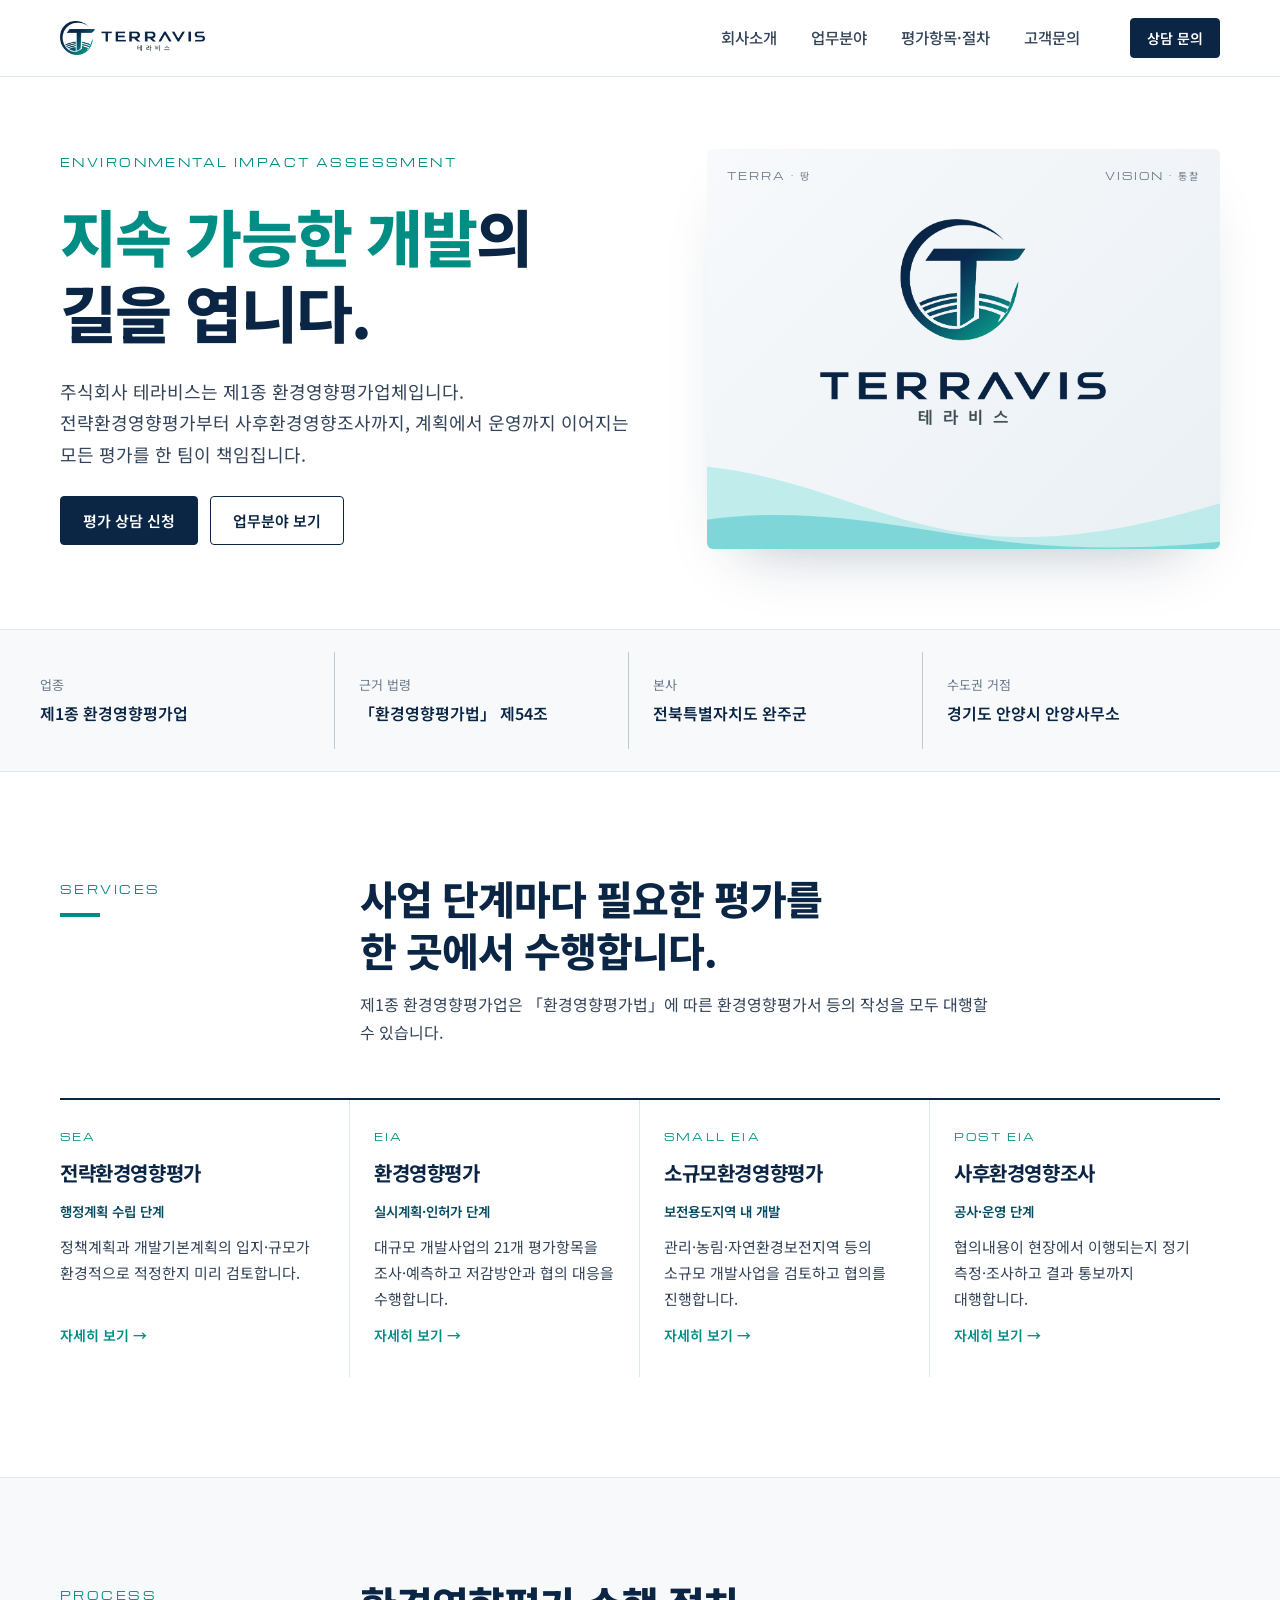
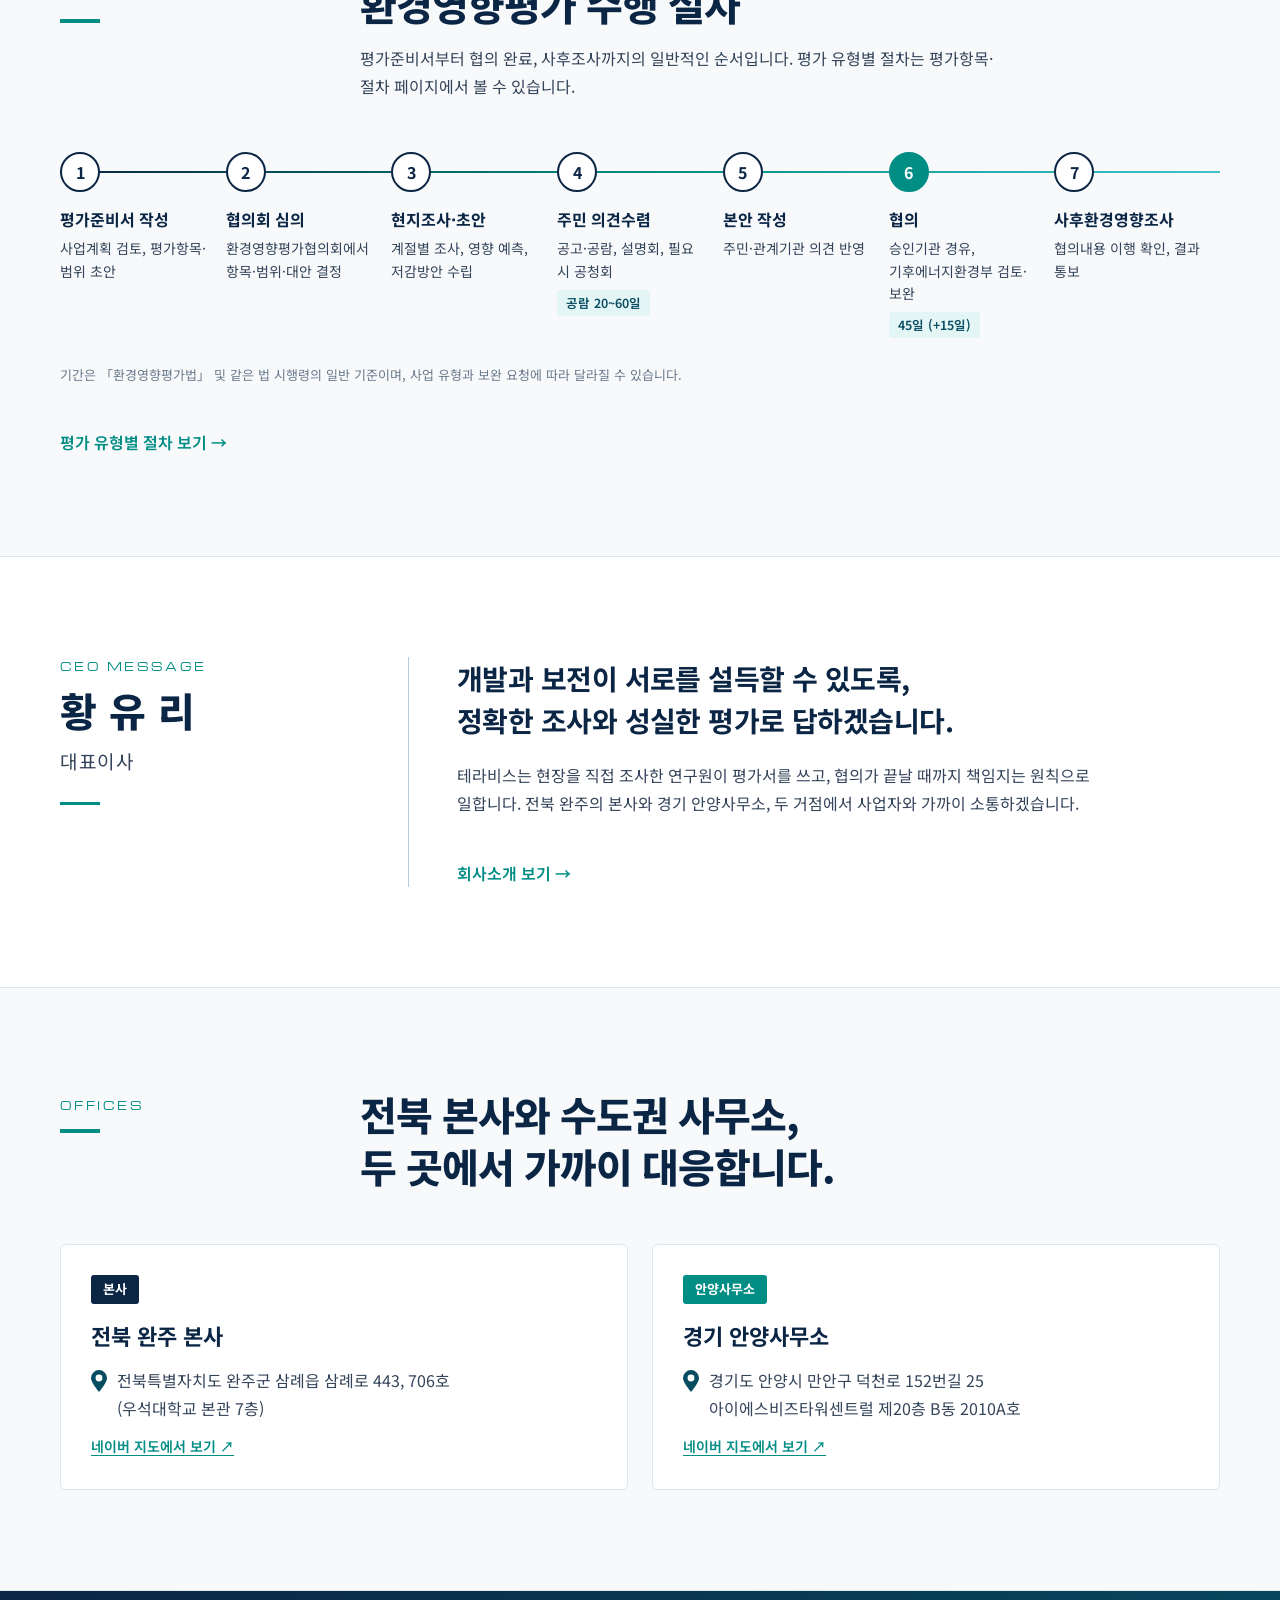
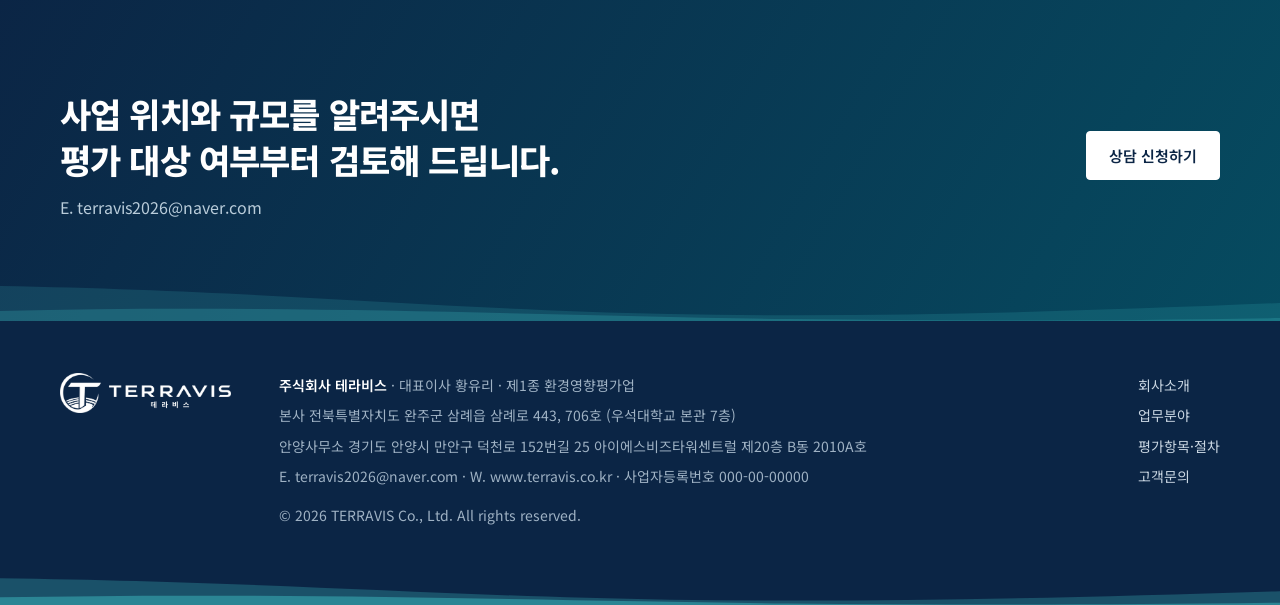
==== site/index.html @ 9210e46b "Build five-page Terravis site from concept A Add site/ with home, about, services, process and conta" ====
<!doctype html>
<html lang="ko">
<head>
<meta charset="utf-8">
<meta name="viewport" content="width=device-width, initial-scale=1, viewport-fit=cover">
<meta name="claude:viewport-fit-sides" content="cover">
<title>테라비스 | 제1종 환경영향평가업</title>
<meta name="description" content="주식회사 테라비스는 전략·일반·소규모 환경영향평가와 사후환경영향조사를 수행하는 제1종 환경영향평가업체입니다.">
<link rel="icon" href="assets/mark.webp" type="image/webp">
<link rel="preconnect" href="https://fonts.googleapis.com">
<link rel="preconnect" href="https://fonts.gstatic.com" crossorigin>
<link rel="stylesheet" href="https://fonts.googleapis.com/css2?family=Michroma&family=Noto+Sans+KR:wght@300;400;500;600;700;800&display=swap">
<link rel="stylesheet" href="css/style.css">
</head>
<body>
<a class="skip" href="#main">본문 바로가기</a>
<header class="site"><div class="wrap">
  <a class="logo" href="index.html" aria-label="테라비스 홈"><img src="assets/logo-horizontal.webp" alt="TERRAVIS 테라비스" width="1959" height="459"></a>
  <button class="menu" type="button" aria-label="메뉴 열기" aria-expanded="false" aria-controls="gnb"><span></span></button>
  <nav class="main" id="gnb" aria-label="주 메뉴">
    <a href="about.html">회사소개</a>
    <a href="services.html">업무분야</a>
    <a href="process.html">평가항목·절차</a>
    <a href="contact.html">고객문의</a>
  </nav>
  <a class="btn solid" href="contact.html">상담 문의</a>
</div></header>
<main id="main">
<section class="hero" style="padding:0"><div class="wrap">
  <div class="copy">
    <span class="en">Environmental Impact Assessment</span>
    <h1><em>지속 가능한 개발</em>의<br>길을 엽니다.</h1>
    <p>주식회사 테라비스는 제1종 환경영향평가업체입니다. 전략환경영향평가부터 사후환경영향조사까지, 계획에서 운영까지 이어지는 모든 평가를 한 팀이 책임집니다.</p>
    <div class="ctas"><a class="btn solid" href="contact.html">평가 상담 신청</a><a class="btn ghost" href="services.html">업무분야 보기</a></div>
  </div>
  <div class="cardpanel">
    <div class="meaning"><span>TERRA · 땅</span><span>VISION · 통찰</span></div>
    <img src="assets/logo-vertical.webp" alt="테라비스 로고" width="1774" height="1283">
    <svg class="wave" viewBox="0 0 650 120" preserveAspectRatio="none" aria-hidden="true"><path d="M0 30 C140 44 220 92 340 104 C440 114 540 98 650 70 V120 H0Z" fill="#A8E8E7" opacity=".65"/><path d="M0 88 C150 70 280 104 400 114 C480 120 560 120 650 112 V120 H0Z" fill="#41C3C7" opacity=".52"/></svg>
  </div>
</div></section>

<div class="facts"><div class="wrap"><dl>
  <div><dt>업종</dt><dd>제1종 환경영향평가업</dd></div>
  <div><dt>근거 법령</dt><dd>「환경영향평가법」 제54조</dd></div>
  <div><dt>본사</dt><dd>전북특별자치도 완주군</dd></div>
  <div><dt>수도권 거점</dt><dd>경기도 안양시 안양사무소</dd></div>
</dl></div></div>

<section><div class="wrap">
  <div class="sh">
    <div class="side"><span class="en">Services</span><span class="bar"></span></div>
    <div><h2>사업 단계마다 필요한 평가를<br>한 곳에서 수행합니다.</h2>
    <p>제1종 환경영향평가업은 「환경영향평가법」에 따른 환경영향평가서 등의 작성을 모두 대행할 수 있습니다.</p></div>
  </div>
  <div class="svcs">
    <a class="svc" href="services.html#sea"><span class="en">SEA</span><h3>전략환경영향평가</h3><span class="when">행정계획 수립 단계</span><p>정책계획과 개발기본계획의 입지·규모가 환경적으로 적정한지 미리 검토합니다.</p><span class="go">자세히 보기 →</span></a>
    <a class="svc" href="services.html#eia"><span class="en">EIA</span><h3>환경영향평가</h3><span class="when">실시계획·인허가 단계</span><p>대규모 개발사업의 21개 평가항목을 조사·예측하고 저감방안과 협의 대응을 수행합니다.</p><span class="go">자세히 보기 →</span></a>
    <a class="svc" href="services.html#small"><span class="en">Small EIA</span><h3>소규모환경영향평가</h3><span class="when">보전용도지역 내 개발</span><p>관리·농림·자연환경보전지역 등의 소규모 개발사업을 검토하고 협의를 진행합니다.</p><span class="go">자세히 보기 →</span></a>
    <a class="svc" href="services.html#post"><span class="en">Post EIA</span><h3>사후환경영향조사</h3><span class="when">공사·운영 단계</span><p>협의내용이 현장에서 이행되는지 정기 측정·조사하고 결과 통보까지 대행합니다.</p><span class="go">자세히 보기 →</span></a>
  </div>
</div></section>

<section class="tint"><div class="wrap">
  <div class="sh">
    <div class="side"><span class="en">Process</span><span class="bar"></span></div>
    <div><h2>환경영향평가 수행 절차</h2>
    <p>평가준비서부터 협의 완료, 사후조사까지의 일반적인 순서입니다. 평가 유형별 절차는 평가항목·절차 페이지에서 볼 수 있습니다.</p></div>
  </div>
  <div class="steps"><div class="st"><span class="n">1</span><h3>평가준비서 작성</h3><p>사업계획 검토, 평가항목·범위 초안</p></div><div class="st"><span class="n">2</span><h3>협의회 심의</h3><p>환경영향평가협의회에서 항목·범위·대안 결정</p></div><div class="st"><span class="n">3</span><h3>현지조사·초안</h3><p>계절별 조사, 영향 예측, 저감방안 수립</p></div><div class="st"><span class="n">4</span><h3>주민 의견수렴</h3><p>공고·공람, 설명회, 필요 시 공청회</p><span class="d">공람 20~60일</span></div><div class="st"><span class="n">5</span><h3>본안 작성</h3><p>주민·관계기관 의견 반영</p></div><div class="st key"><span class="n">6</span><h3>협의</h3><p>승인기관 경유, 기후에너지환경부 검토·보완</p><span class="d">45일 (+15일)</span></div><div class="st"><span class="n">7</span><h3>사후환경영향조사</h3><p>협의내용 이행 확인, 결과 통보</p></div></div>
  <p class="fine">기간은 「환경영향평가법」 및 같은 법 시행령의 일반 기준이며, 사업 유형과 보완 요청에 따라 달라질 수 있습니다.</p>
  <a class="more-link" href="process.html">평가 유형별 절차 보기 →</a>
</div></section>

<section><div class="wrap">
  <div class="about-grid">
    <div class="ceo">
      <span class="en">CEO Message</span>
      <span class="name">황유리</span>
      <span class="role">대표이사</span>
      <span class="bar" style="margin-top:14px"></span>
    </div>
    <div class="vr" aria-hidden="true"></div>
    <div class="msg">
      <h3 style="margin-top:0">개발과 보전이 서로를 설득할 수 있도록,<br>정확한 조사와 성실한 평가로 답하겠습니다.</h3>
      <p>테라비스는 현장을 직접 조사한 연구원이 평가서를 쓰고, 협의가 끝날 때까지 책임지는 원칙으로 일합니다. 전북 완주의 본사와 경기 안양사무소, 두 거점에서 사업자와 가까이 소통하겠습니다.</p>
      <a class="more-link" href="about.html">회사소개 보기 →</a>
    </div>
  </div>
</div></section>

<section class="tint"><div class="wrap">
  <div class="sh">
    <div class="side"><span class="en">Offices</span><span class="bar"></span></div>
    <div><h2>전북 본사와 수도권 사무소,<br>두 곳에서 가까이 대응합니다.</h2></div>
  </div>
  <div class="offices">
    <div class="office">
      <span class="tag">본사</span>
      <h3>전북 완주 본사</h3>
      <address><svg width="16" height="22" viewBox="0 0 19 26" aria-hidden="true"><path fill="#064B60" fill-rule="evenodd" d="M9.5 0A9.5 9.5 0 0 1 19 9.5C19 15 9.5 26 9.5 26S0 15 0 9.5A9.5 9.5 0 0 1 9.5 0ZM9.5 5.4a4.1 4.1 0 1 0 0 8.2 4.1 4.1 0 0 0 0-8.2Z"/></svg><span>전북특별자치도 완주군 삼례읍 삼례로 443, 706호<br>(우석대학교 본관 7층)</span></address>
      <a class="map" href="https://map.naver.com/p/search/%EC%A0%84%EB%B6%81%ED%8A%B9%EB%B3%84%EC%9E%90%EC%B9%98%EB%8F%84%20%EC%99%84%EC%A3%BC%EA%B5%B0%20%EC%82%BC%EB%A1%80%EC%9D%8D%20%EC%82%BC%EB%A1%80%EB%A1%9C%20443" target="_blank" rel="noopener">네이버 지도에서 보기 ↗</a>
    </div>
    <div class="office sub">
      <span class="tag">안양사무소</span>
      <h3>경기 안양사무소</h3>
      <address><svg width="16" height="22" viewBox="0 0 19 26" aria-hidden="true"><path fill="#064B60" fill-rule="evenodd" d="M9.5 0A9.5 9.5 0 0 1 19 9.5C19 15 9.5 26 9.5 26S0 15 0 9.5A9.5 9.5 0 0 1 9.5 0ZM9.5 5.4a4.1 4.1 0 1 0 0 8.2 4.1 4.1 0 0 0 0-8.2Z"/></svg><span>경기도 안양시 만안구 덕천로 152번길 25<br>아이에스비즈타워센트럴 제20층 B동 2010A호</span></address>
      <a class="map" href="https://map.naver.com/p/search/%EA%B2%BD%EA%B8%B0%EB%8F%84%20%EC%95%88%EC%96%91%EC%8B%9C%20%EB%A7%8C%EC%95%88%EA%B5%AC%20%EB%8D%95%EC%B2%9C%EB%A1%9C152%EB%B2%88%EA%B8%B8%2025" target="_blank" rel="noopener">네이버 지도에서 보기 ↗</a>
    </div>
  </div>
</div></section>

<section class="cta-band"><div class="wrap">
  <div>
    <h2>사업 위치와 규모를 알려주시면<br>평가 대상 여부부터 검토해 드립니다.</h2>
    <p>E. terravis2026@naver.com</p>
  </div>
  <a class="btn light" href="contact.html">상담 신청하기</a>
</div><svg class="wave" viewBox="0 0 650 120" preserveAspectRatio="none" aria-hidden="true"><path d="M0 50 C140 60 220 96 340 106 C440 114 540 102 650 84 V120 H0Z" fill="#41C3C7" opacity=".28"/><path d="M0 100 C150 86 280 110 400 116 C480 120 560 120 650 114 V120 H0Z" fill="#41C3C7" opacity=".45"/></svg></section>
</main>

<footer class="site">
  <div class="wrap">
    <img src="assets/logo-horizontal-white.webp" alt="TERRAVIS 테라비스" width="1959" height="459">
    <div>
      <p><b>주식회사 테라비스</b> · 대표이사 황유리 · 제1종 환경영향평가업</p>
      <p>본사 전북특별자치도 완주군 삼례읍 삼례로 443, 706호 (우석대학교 본관 7층)</p>
      <p>안양사무소 경기도 안양시 만안구 덕천로 152번길 25 아이에스비즈타워센트럴 제20층 B동 2010A호</p>
      <p>E. terravis2026@naver.com · W. www.terravis.co.kr · 사업자등록번호 000-00-00000</p>
      <p style="margin-top:14px">© 2026 TERRAVIS Co., Ltd. All rights reserved.</p>
    </div>
    <nav aria-label="바닥글 메뉴">
      <a href="about.html">회사소개</a><a href="services.html">업무분야</a><a href="process.html">평가항목·절차</a><a href="contact.html">고객문의</a>
    </nav>
  </div>
  <svg class="wave" viewBox="0 0 650 120" preserveAspectRatio="none" aria-hidden="true"><path d="M0 50 C140 60 220 96 340 106 C440 114 540 102 650 84 V120 H0Z" fill="#41C3C7" opacity=".28"/><path d="M0 100 C150 86 280 110 400 116 C480 120 560 120 650 114 V120 H0Z" fill="#41C3C7" opacity=".45"/></svg>
</footer>
<script src="js/main.js"></script>
</body>
</html>
---- site/css/style.css ----
/* TERRAVIS 홈페이지 공통 스타일 (시안 A · 명함형)
   Layout: 명함 뒷면 구조(이름 패널 + 세로 구분선 + 정보 열)를 확장. 흰 바탕, 남색 글자, 청록 포인트, 아쿠아 물결 모티프. */
:root{
  --navy:#0B2545; --ink:#101D31; --ink-2:#34445A; --ink-3:#6A7A8C;
  --teal:#008D84; --deep:#064B60; --aqua:#41C3C7; --aqua-2:#A8E8E7; --mint:#E3F5F4;
  --paper:#FFFFFF; --paper-2:#F7F9FB; --panel:#EAF0F4; --rule:#BBCAD7; --line:#DFE6EC;
  --f:Pretendard,"Noto Sans KR","Apple SD Gothic Neo","Malgun Gothic",sans-serif;
  --f-en:"Michroma","Noto Sans KR",sans-serif;
  --gutter-l:max(20px,env(safe-area-inset-left,0px));
  --gutter-r:max(20px,env(safe-area-inset-right,0px));
  color-scheme:light;
}
*{box-sizing:border-box}
html{scroll-behavior:smooth;scroll-padding-top:90px}
@media (prefers-reduced-motion:reduce){html{scroll-behavior:auto}*{transition:none!important}}
body{margin:0;background:var(--paper);color:var(--ink);font:400 16px/1.75 var(--f);word-break:keep-all;-webkit-font-smoothing:antialiased}
body::before{content:"";position:fixed;inset:0 0 auto;height:env(safe-area-inset-top,0px);z-index:30;background:var(--paper)}
a{color:inherit}
img{max-width:100%;height:auto;display:block}
:focus-visible{outline:2px solid var(--teal);outline-offset:3px}
.wrap{max-width:1200px;margin:0 auto;padding-left:var(--gutter-l);padding-right:var(--gutter-r)}
h1,h2,h3,h4{margin:0;text-wrap:balance;color:var(--navy)}
.en{font-family:var(--f-en);font-size:11px;letter-spacing:.22em;text-transform:uppercase;color:var(--teal)}
.bar{display:block;width:40px;height:3.5px;background:var(--teal)}
.skip{position:absolute;left:-9999px}
.skip:focus{left:16px;top:16px;z-index:50;background:var(--navy);color:#fff;padding:8px 14px}

/* ---------- header ---------- */
header.site{position:sticky;top:env(safe-area-inset-top,0px);z-index:20;background:rgba(255,255,255,.95);backdrop-filter:blur(8px);border-bottom:1px solid var(--line)}
header.site .wrap{display:flex;align-items:center;gap:36px;height:76px}
header.site .logo img{height:34px;width:auto}
nav.main{display:flex;gap:6px;margin-left:auto;font-size:15.5px;font-weight:500}
nav.main a{text-decoration:none;color:var(--ink-2);padding:8px 14px;border-radius:4px;position:relative}
nav.main a:hover{color:var(--teal)}
nav.main a[aria-current="page"]{color:var(--navy);font-weight:700}
nav.main a[aria-current="page"]::after{content:"";position:absolute;left:14px;right:14px;bottom:-19px;height:3px;background:var(--teal)}
.menu{display:none;margin-left:auto;background:none;border:1px solid var(--line);border-radius:4px;width:44px;height:40px;cursor:pointer;padding:0;place-items:center}
.menu span{display:block;width:18px;height:2px;background:var(--navy);box-shadow:0 -6px 0 var(--navy),0 6px 0 var(--navy)}

.btn{display:inline-flex;align-items:center;justify-content:center;gap:8px;padding:13px 22px;border-radius:4px;font:600 15px var(--f);text-decoration:none;border:1.5px solid var(--navy);cursor:pointer;transition:background .2s,color .2s,border-color .2s}
.btn.solid{background:var(--navy);color:#fff}
.btn.solid:hover{background:var(--deep);border-color:var(--deep)}
.btn.ghost{background:transparent;color:var(--navy)}
.btn.ghost:hover{border-color:var(--teal);color:var(--teal)}
.btn.light{background:#fff;color:var(--navy);border-color:#fff}
.btn.light:hover{background:var(--aqua-2);border-color:var(--aqua-2)}
header .btn{padding:9px 16px;font-size:14px}

/* ---------- home hero ---------- */
.hero{border-bottom:1px solid var(--line)}
.hero .wrap{display:grid;grid-template-columns:1.15fr 1fr;gap:56px;align-items:center;padding-block:72px 80px}
.hero .copy{display:flex;flex-direction:column;gap:26px}
.hero h1{font-size:clamp(36px,5.2vw,62px);line-height:1.22;font-weight:800;letter-spacing:-.03em}
.hero h1 em{font-style:normal;color:var(--teal)}
.hero p{margin:0;font-size:18px;color:var(--ink-2);max-width:32em}
.ctas{display:flex;gap:12px;flex-wrap:wrap}
.cardpanel{position:relative;border-radius:6px;overflow:hidden;background:linear-gradient(135deg,#F7F9FC,#EAF0F4);min-height:400px;display:grid;place-items:center;padding:56px 40px 110px;box-shadow:0 30px 60px -36px rgba(11,37,69,.35)}
.cardpanel img{width:min(66%,300px)}
.cardpanel .meaning{position:absolute;top:18px;left:20px;right:20px;display:flex;justify-content:space-between;font-family:var(--f-en);font-size:10px;letter-spacing:.2em;color:var(--ink-3)}
.wave{position:absolute;left:0;right:0;bottom:0;width:100%;height:110px;pointer-events:none}

/* ---------- sub page hero ---------- */
.pagehead{position:relative;overflow:hidden;background:linear-gradient(135deg,#F7F9FC,#EAF0F4);border-bottom:1px solid var(--line)}
.pagehead .wrap{position:relative;z-index:1;padding-block:64px 92px;display:grid;gap:14px}
.crumb{font-size:13.5px;color:var(--ink-3);display:flex;gap:8px;flex-wrap:wrap}
.crumb a{text-decoration:none}
.crumb a:hover{color:var(--teal)}
.pagehead h1{font-size:clamp(32px,4.4vw,50px);font-weight:800;letter-spacing:-.03em;line-height:1.25}
.pagehead p{margin:0;font-size:17.5px;color:var(--ink-2);max-width:40em}
.pagehead .wave{height:70px}
.subnav{border-bottom:1px solid var(--line);background:#fff;position:sticky;top:calc(env(safe-area-inset-top,0px) + 76px);z-index:15}
.subnav .wrap{display:flex;gap:4px;overflow-x:auto;scrollbar-width:none}
.subnav a{flex:none;text-decoration:none;font-size:15px;font-weight:500;color:var(--ink-2);padding:15px 16px;border-bottom:3px solid transparent}
.subnav a:hover{color:var(--teal);border-bottom-color:var(--aqua-2)}

/* ---------- facts ---------- */
.facts{background:var(--paper-2);border-bottom:1px solid var(--line)}
.facts dl{display:grid;grid-template-columns:repeat(4,1fr);margin:0}
.facts div{padding:22px 24px;border-left:1px solid var(--rule)}
.facts div:first-child{border-left:0;padding-left:0}
.facts dt{font-size:13px;color:var(--ink-3)}
.facts dd{margin:2px 0 0;font-weight:600;color:var(--navy)}

/* ---------- sections ---------- */
section{padding-block:100px}
section.tint{background:var(--paper-2);border-block:1px solid var(--line)}
.sh{display:grid;grid-template-columns:260px 1fr;gap:40px;margin-bottom:52px}
.sh>*{min-width:0}
.sh .side{display:grid;gap:14px;align-content:start;padding-top:8px}
.sh h2{font-size:clamp(26px,3.2vw,40px);line-height:1.3;font-weight:800;letter-spacing:-.025em}
.sh p{color:var(--ink-2);margin:14px 0 0;max-width:40em}
.more-link{display:inline-flex;gap:6px;font-weight:600;color:var(--teal);text-decoration:none;margin-top:28px}
.more-link:hover{text-decoration:underline;text-underline-offset:4px}
.fine{margin-top:26px;font-size:13px;color:var(--ink-3)}
.sample{display:inline-block;font-size:12px;font-weight:500;color:var(--teal);border:1px dashed var(--teal);padding:1px 8px;border-radius:3px;vertical-align:middle}

/* services summary (home) */
.svcs{display:grid;grid-template-columns:repeat(4,1fr);border-top:2px solid var(--navy)}
.svc{padding:28px 24px 30px;border-right:1px solid var(--line);display:flex;flex-direction:column;gap:10px;text-decoration:none;transition:background .2s}
.svc:first-child{padding-left:0}
.svc:last-child{border-right:0}
a.svc:hover{background:var(--paper-2)}
a.svc:hover h3{color:var(--teal)}
.svc .en{font-size:10px}
.svc h3{font-size:20px;font-weight:700;letter-spacing:-.02em;transition:color .2s}
.svc .when{font-size:13.5px;font-weight:600;color:var(--deep)}
.svc p{margin:0;font-size:15px;color:var(--ink-2);flex:1}
.svc .go{font-size:14px;font-weight:600;color:var(--teal)}

/* service detail */
.svc-detail{display:grid;grid-template-columns:260px 1fr;gap:40px;padding-block:56px;border-top:1px solid var(--line)}
.svc-detail:first-of-type{border-top:2px solid var(--navy)}
.svc-detail>*{min-width:0}
.svc-detail .side{display:grid;gap:8px;align-content:start}
.svc-detail .code{font-family:var(--f-en);font-size:12px;letter-spacing:.16em;color:var(--teal)}
.svc-detail h2{font-size:clamp(24px,2.8vw,32px);font-weight:800;letter-spacing:-.025em}
.svc-detail .when{font-size:14px;font-weight:600;color:var(--deep)}
.svc-detail .lead{margin:0 0 26px;font-size:17px;color:var(--ink-2);max-width:42em}
.kv{display:grid;grid-template-columns:repeat(3,1fr);gap:24px}
.kv>div{border-top:2px solid var(--teal);padding-top:14px}
.kv h4{font-size:15px;font-weight:700;margin-bottom:8px}
.kv ul{margin:0;padding-left:18px;color:var(--ink-2);font-size:15px;display:grid;gap:4px}
.kv p{margin:0;color:var(--ink-2);font-size:15px}
.chips{display:flex;flex-wrap:wrap;gap:8px}
.chips span{font-size:14px;padding:6px 14px;background:var(--panel);border-radius:3px;color:var(--ink-2)}

/* matrix */
.mx-sec{background:var(--navy);color:#C9D6E2;border:0}
.mx-sec h2{color:#fff}.mx-sec .sh p{color:#A9BBCB}.mx-sec .en{color:var(--aqua)}.mx-sec .bar{background:var(--aqua)}
.mx{display:grid;grid-template-columns:repeat(6,1fr);gap:1px;background:rgba(255,255,255,.14);border:1px solid rgba(255,255,255,.14)}
.fd{background:var(--navy);padding:22px 18px 26px}
.fd h3{color:#fff;font-size:16px;font-weight:700;display:flex;justify-content:space-between;padding-bottom:12px;margin-bottom:14px;border-bottom:1px solid rgba(255,255,255,.18)}
.fd h3 small{color:var(--aqua);font-weight:500}
.fd ul{list-style:none;margin:0;padding:0;display:grid;gap:7px;font-size:14.5px}
.mx-note{margin-top:22px;font-size:14px;color:#9FB2C4}

/* steps */
.steps{display:grid;grid-auto-flow:column;grid-auto-columns:1fr;position:relative}
.steps::before{content:"";position:absolute;left:0;right:0;top:19px;height:2px;background:linear-gradient(90deg,var(--navy),var(--teal),var(--aqua))}
.st{position:relative;padding-right:14px}
.st .n{width:40px;height:40px;border-radius:50%;background:#fff;border:2px solid var(--navy);display:grid;place-items:center;font-weight:700;color:var(--navy);margin-bottom:16px;position:relative}
.st.key .n{background:var(--teal);border-color:var(--teal);color:#fff}
.st h3{font-size:16px;font-weight:700;line-height:1.45;margin-bottom:6px}
.st p{margin:0;font-size:14px;color:var(--ink-2);line-height:1.6}
.st .d{display:inline-block;margin-top:8px;font-size:12.5px;font-weight:600;color:var(--deep);background:var(--mint);padding:2px 9px;border-radius:3px}

/* process tabs */
.tabs{display:flex;gap:0;border-bottom:1px solid var(--rule);margin-bottom:36px;overflow-x:auto;scrollbar-width:none}
.tab{flex:none;font:600 15.5px var(--f);padding:14px 22px;background:none;border:0;border-bottom:3px solid transparent;color:var(--ink-3);cursor:pointer;margin-bottom:-1px}
.tab:hover{color:var(--navy)}
.tab[aria-selected="true"]{color:var(--navy);border-bottom-color:var(--teal)}
.tabpanel .summary{display:flex;justify-content:space-between;gap:20px;flex-wrap:wrap;align-items:flex-end;margin-bottom:40px}
.tabpanel .summary h3{font-size:24px;font-weight:800}
.tabpanel .summary p{margin:6px 0 0;color:var(--ink-2);max-width:42em}
.badge{font-size:13px;font-weight:700;color:var(--deep);background:var(--mint);padding:7px 14px;border-radius:3px;white-space:nowrap}

/* about */
.about-grid{display:grid;grid-template-columns:300px 1px 1fr;gap:48px}
.about-grid>*{min-width:0}
.about-grid .vr{background:var(--rule)}
.ceo{display:grid;gap:10px;align-content:start}
.ceo .name{font-size:40px;font-weight:800;letter-spacing:.3em;color:var(--navy);line-height:1.2}
.ceo .role{font-size:19px;color:var(--ink-2);letter-spacing:.08em}
.msg h3{font-size:clamp(22px,2.4vw,28px);font-weight:700;line-height:1.5;letter-spacing:-.02em;margin:16px 0 20px}
.msg p{margin:0 0 14px;color:var(--ink-2);max-width:40em}
.msg .sign{margin-top:26px;color:var(--navy);font-weight:600}
.msg .sign b{font-size:20px;letter-spacing:.2em;margin-left:10px}
.values{display:grid;grid-template-columns:repeat(3,1fr);gap:24px}
.values>div{border-top:2px solid var(--teal);padding-top:16px}
.values .en{font-size:10px}
.values b{display:block;color:var(--navy);font-size:19px;margin:4px 0 6px}
.values span{font-size:15px;color:var(--ink-2)}

table.info{width:100%;border-collapse:collapse;border-top:2px solid var(--navy);font-size:15.5px}
table.info th{width:180px;text-align:left;font-weight:600;color:var(--navy);background:var(--paper-2);padding:16px 20px;border-bottom:1px solid var(--line);vertical-align:top}
table.info td{padding:16px 20px;border-bottom:1px solid var(--line);color:var(--ink-2)}
table.info td.tbd{color:var(--ink-3)}

.history{list-style:none;margin:0;padding:0;border-left:2px solid var(--rule);display:grid;gap:26px;padding-left:28px}
.history li{position:relative}
.history li::before{content:"";position:absolute;left:-36px;top:6px;width:12px;height:12px;border-radius:50%;background:#fff;border:2px solid var(--teal)}
.history time{display:block;font-weight:700;color:var(--navy);font-variant-numeric:tabular-nums}
.history span{color:var(--ink-2)}

.org{display:grid;gap:26px;justify-items:center}
.org .node{border:1.5px solid var(--navy);border-radius:4px;padding:12px 26px;font-weight:700;color:var(--navy);background:#fff;text-align:center}
.org .node.top{background:var(--navy);color:#fff}
.org .row{display:grid;grid-template-columns:repeat(3,1fr);gap:20px;width:100%;position:relative}
.org .row::before{content:"";position:absolute;left:16.6%;right:16.6%;top:-13px;height:1.5px;background:var(--rule)}
.org .col{display:grid;gap:10px;justify-items:stretch;position:relative}
.org .col::before{content:"";position:absolute;left:50%;top:-13px;height:13px;width:1.5px;background:var(--rule)}
.org .col .node{border-color:var(--teal)}
.org .col .team{font-size:14.5px;color:var(--ink-2);text-align:center;background:var(--paper-2);border-radius:3px;padding:8px}
.org .stem{width:1.5px;height:13px;background:var(--rule);margin:-26px 0 -13px}

.ci{display:grid;grid-template-columns:1fr 1.2fr;gap:48px;align-items:center}
.ci .logo-box{background:linear-gradient(135deg,#F7F9FC,#EAF0F4);border-radius:6px;padding:48px;display:grid;place-items:center}
.ci .logo-box img{width:min(80%,300px)}
.ci dl{margin:0;display:grid;gap:18px}
.ci dt{font-weight:700;color:var(--navy)}
.ci dd{margin:4px 0 0;color:var(--ink-2)}
.swatches{display:flex;gap:14px;flex-wrap:wrap;margin-top:26px}
.swatches div{display:grid;gap:6px;font-size:12.5px;color:var(--ink-3)}
.swatches i{width:64px;height:40px;border-radius:4px;border:1px solid var(--line)}

/* offices */
.offices{display:grid;grid-template-columns:1fr 1fr;gap:24px}
.office{border:1px solid var(--line);border-radius:6px;padding:30px;display:grid;gap:12px;background:#fff}
.office .tag{font-size:13px;font-weight:700;color:#fff;background:var(--navy);padding:3px 12px;border-radius:3px;justify-self:start}
.office.sub .tag{background:var(--teal)}
.office h3{font-size:22px;font-weight:700}
.office address{font-style:normal;color:var(--ink-2);display:flex;gap:10px}
.office address svg{flex:none;margin-top:4px}
.office a.map{font-size:14px;font-weight:600;color:var(--teal);text-underline-offset:3px;justify-self:start}

/* contact */
.contact-grid{display:grid;grid-template-columns:1fr 1.25fr;gap:64px}
.contact-grid>*{min-width:0}
.clist{margin:24px 0 0;display:grid;border-top:1px solid var(--rule)}
.clist div{display:grid;grid-template-columns:28px 40px 1fr;align-items:center;gap:8px;padding:14px 0;border-bottom:1px solid var(--line)}
.clist svg{width:22px;height:22px}
.clist dt{font-weight:700;color:var(--ink-3);font-size:14px}
.clist dd{margin:0;font-size:17px;user-select:all;overflow-wrap:anywhere}
.flow{list-style:none;margin:32px 0 0;padding:0;display:grid;gap:14px;counter-reset:f}
.flow li{display:grid;grid-template-columns:34px 1fr;gap:14px;align-items:start}
.flow li::before{counter-increment:f;content:counter(f);width:34px;height:34px;border-radius:50%;background:var(--mint);color:var(--deep);font-weight:700;display:grid;place-items:center}
.flow b{display:block;color:var(--navy)}
.flow span{font-size:14.5px;color:var(--ink-2)}
form.inq{display:grid;grid-template-columns:1fr 1fr;gap:16px;background:var(--paper-2);border:1px solid var(--line);border-radius:6px;padding:30px}
form.inq .full{grid-column:1/-1}
form.inq label{display:grid;gap:6px;font-size:14px;font-weight:500;color:var(--ink-2)}
form.inq label .req{color:var(--teal)}
form.inq input,form.inq select,form.inq textarea{font:inherit;font-size:15px;color:var(--ink);background:#fff;border:1px solid var(--rule);border-radius:4px;padding:11px 12px;width:100%}
form.inq textarea{min-height:130px;resize:vertical}
form.inq .agree{display:flex;gap:10px;align-items:flex-start;font-size:14px}
form.inq .agree input{width:18px;height:18px;margin-top:3px;flex:none}
form.inq .policy{font-size:13px;color:var(--ink-3);background:#fff;border:1px solid var(--line);border-radius:4px;padding:12px 14px;line-height:1.65}
form.inq .out{grid-column:1/-1;margin:0;font-weight:500;min-height:1.5em;color:var(--teal)}
form.inq .out.err{color:#B4442E}

/* cta band */
.cta-band{background:linear-gradient(120deg,var(--navy),var(--deep));color:#fff;position:relative;overflow:hidden;border:0}
.cta-band .wrap{position:relative;z-index:1;display:flex;justify-content:space-between;align-items:center;gap:32px;flex-wrap:wrap}
.cta-band h2{color:#fff;font-size:clamp(24px,3vw,34px);font-weight:800;letter-spacing:-.025em;line-height:1.35}
.cta-band p{margin:10px 0 0;color:#B9CCDA}
.cta-band .wave{height:60px;opacity:.6}

/* footer */
footer.site{background:var(--navy);color:#9FB2C4;font-size:14px;position:relative;overflow:hidden}
footer.site .wrap{position:relative;z-index:1;padding-block:52px 72px;display:grid;grid-template-columns:auto 1fr auto;gap:48px;align-items:start}
footer.site img{height:40px;width:auto}
footer.site p{margin:0 0 6px}
footer.site b{color:#fff;font-weight:600}
footer.site nav{display:grid;gap:6px}
footer.site nav a{text-decoration:none;color:#C9D6E2}
footer.site nav a:hover{color:#fff}
footer.site .wave{height:46px}

/* ---------- responsive ---------- */
@media (max-width:980px){
  .menu{display:grid}
  header .btn{display:none}
  nav.main{position:absolute;top:76px;left:0;right:0;display:none;flex-direction:column;gap:0;background:#fff;border-bottom:1px solid var(--line);padding:8px var(--gutter-r) 16px var(--gutter-l);box-shadow:0 16px 30px -20px rgba(11,37,69,.3)}
  nav.main.open{display:flex}
  nav.main a{padding:14px 4px;border-bottom:1px solid var(--line);border-radius:0}
  nav.main a[aria-current="page"]::after{display:none}
  nav.main a[aria-current="page"]{color:var(--teal)}
  .hero .wrap{grid-template-columns:1fr;gap:40px}
  .cardpanel{min-height:300px}
  .facts dl{grid-template-columns:1fr 1fr}
  .facts div{border-left:0;padding-left:0;border-top:1px solid var(--rule)}
  .sh,.svc-detail{grid-template-columns:1fr;gap:12px}
  .svcs{grid-template-columns:1fr 1fr}
  .svc,.svc:first-child{padding:24px 18px 26px 0;border-right:0;border-bottom:1px solid var(--line)}
  .kv{grid-template-columns:1fr}
  .mx{grid-template-columns:repeat(3,1fr)}
  .steps{grid-auto-flow:row;grid-auto-columns:auto;gap:22px}
  .steps::before{left:19px;right:auto;top:0;bottom:0;width:2px;height:auto;background:linear-gradient(180deg,var(--navy),var(--teal),var(--aqua))}
  .st{display:grid;grid-template-columns:40px 1fr;column-gap:18px;padding:0}
  .st .n{grid-row:span 3;margin:0}
  .about-grid{grid-template-columns:1fr;gap:28px}
  .about-grid .vr{height:1px}
  .offices,.contact-grid,.ci{grid-template-columns:1fr;gap:32px}
  .values{grid-template-columns:1fr}
  footer.site .wrap{grid-template-columns:1fr;gap:22px}
  footer.site nav{grid-auto-flow:column;justify-content:start;gap:18px}
}
@media (max-width:560px){
  section{padding-block:72px}
  header.site .logo img{height:28px}
  .svcs,.mx{grid-template-columns:1fr}
  form.inq{grid-template-columns:1fr;padding:20px}
  .ceo .name{font-size:32px}
  table.info th{width:96px;padding:14px 12px}
  table.info td{padding:14px 12px}
  .org .row{grid-template-columns:1fr}
  .org .row::before,.org .col::before{display:none}
  footer.site nav{grid-auto-flow:row}
}
.kv.four{grid-template-columns:repeat(4,1fr)}
@media (max-width:980px){.kv.four{grid-template-columns:1fr 1fr}}
@media (max-width:560px){.kv.four{grid-template-columns:1fr}}
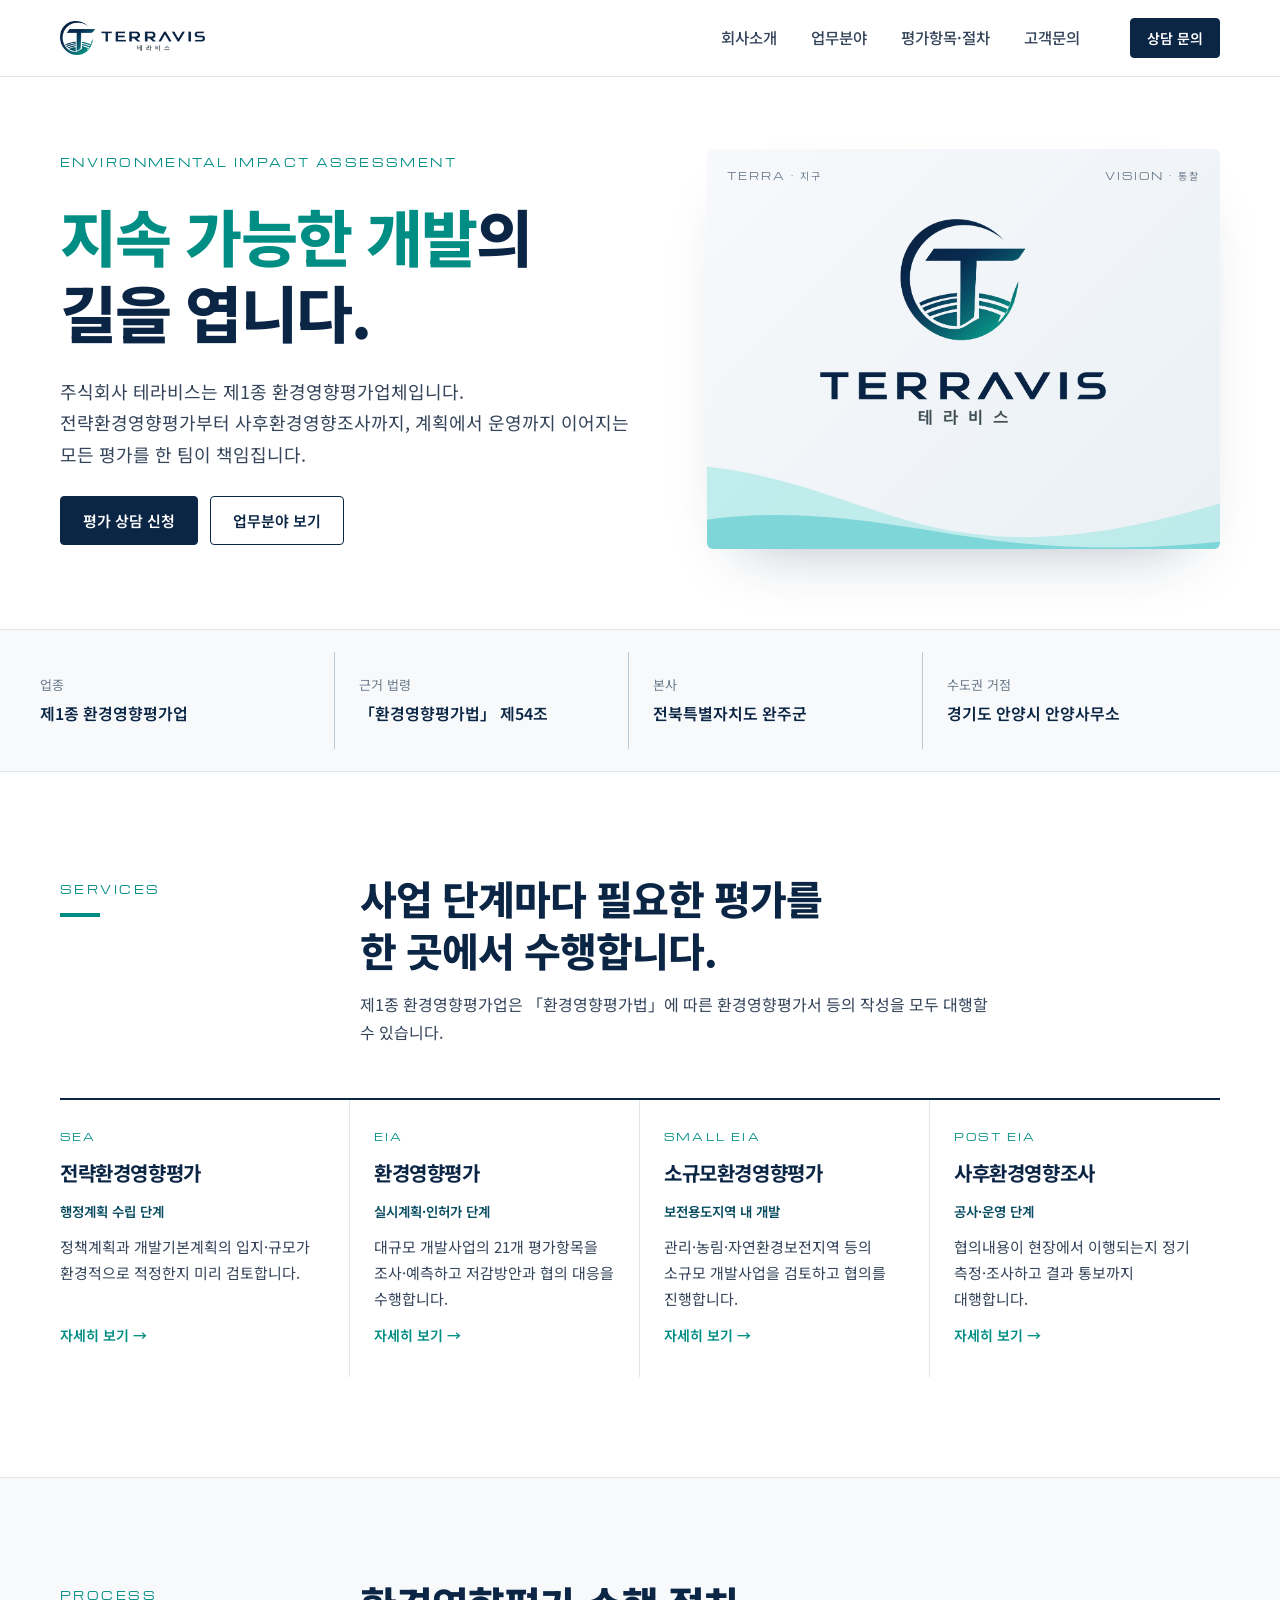
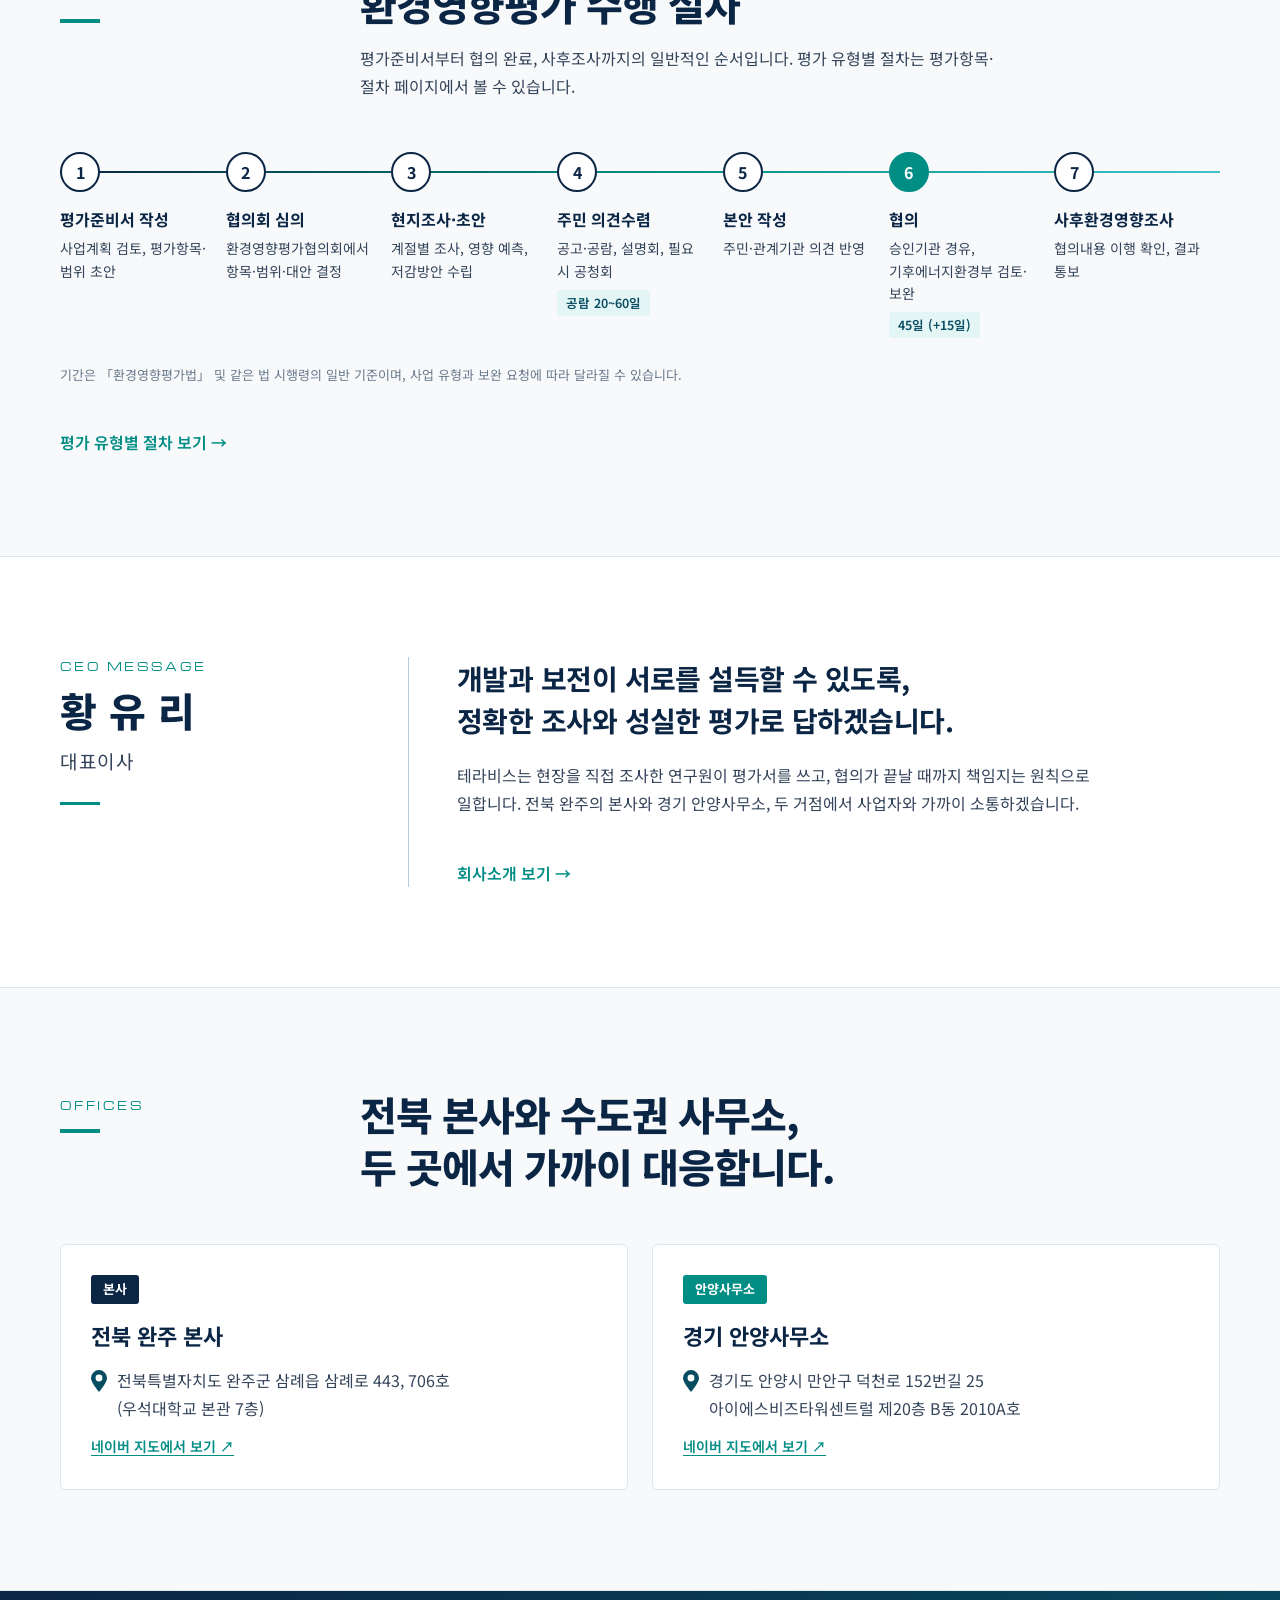
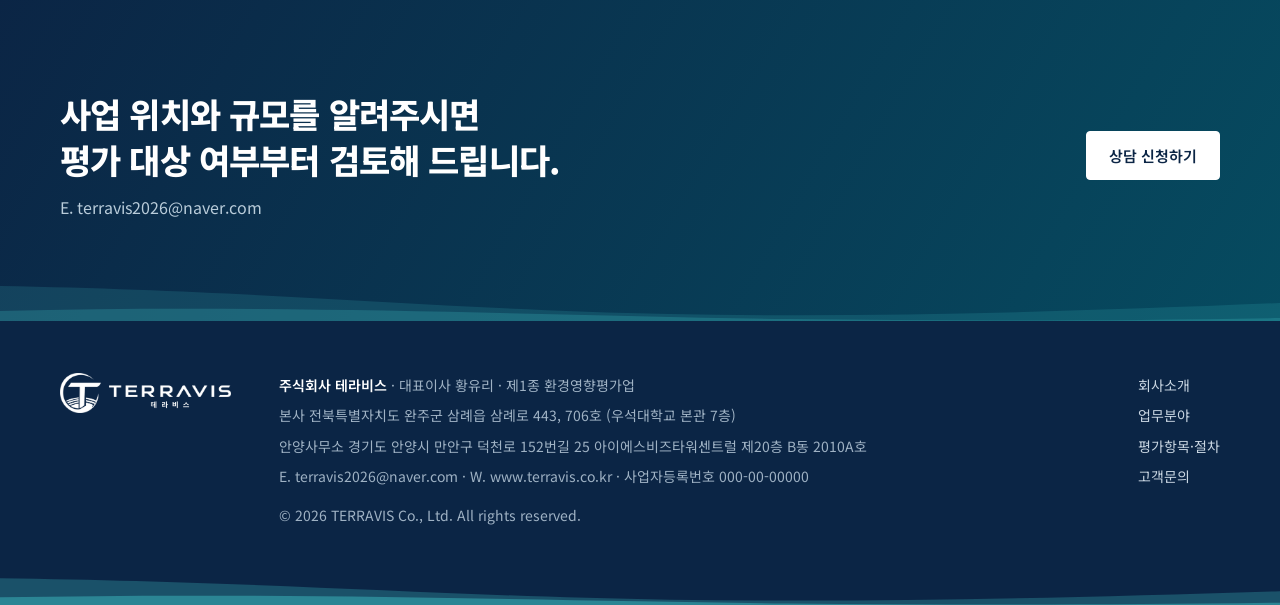
==== commit 11c94f9c: "Change hero label from 'TERRA · 땅' to 'TERRA · 지구' Co-Authored-By: Claude Opus 5.5 <noreply@anthropi" ====
--- a/site/index.html
+++ b/site/index.html
@@ -34,7 +34,7 @@
     <div class="ctas"><a class="btn solid" href="contact.html">평가 상담 신청</a><a class="btn ghost" href="services.html">업무분야 보기</a></div>
   </div>
   <div class="cardpanel">
-    <div class="meaning"><span>TERRA · 땅</span><span>VISION · 통찰</span></div>
+    <div class="meaning"><span>TERRA · 지구</span><span>VISION · 통찰</span></div>
     <img src="assets/logo-vertical.webp" alt="테라비스 로고" width="1774" height="1283">
     <svg class="wave" viewBox="0 0 650 120" preserveAspectRatio="none" aria-hidden="true"><path d="M0 30 C140 44 220 92 340 104 C440 114 540 98 650 70 V120 H0Z" fill="#A8E8E7" opacity=".65"/><path d="M0 88 C150 70 280 104 400 114 C480 120 560 120 650 112 V120 H0Z" fill="#41C3C7" opacity=".52"/></svg>
   </div>
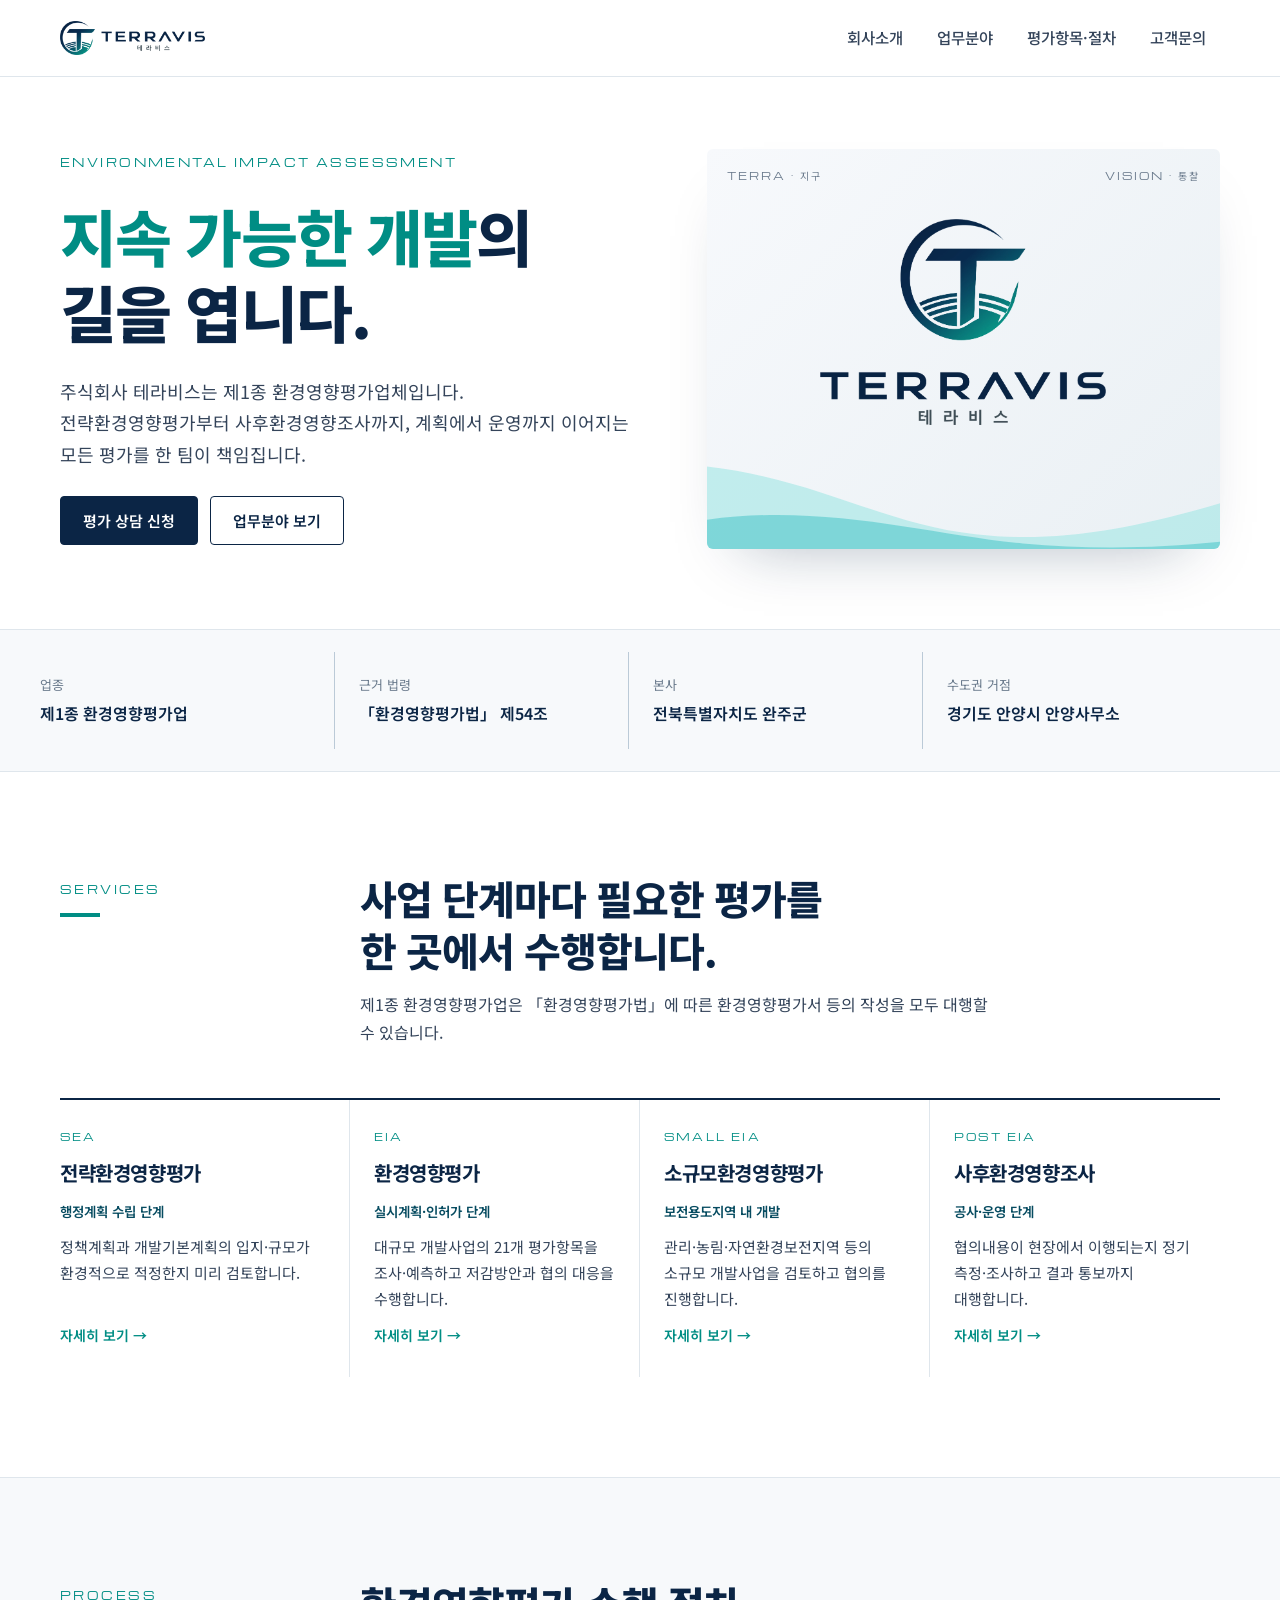
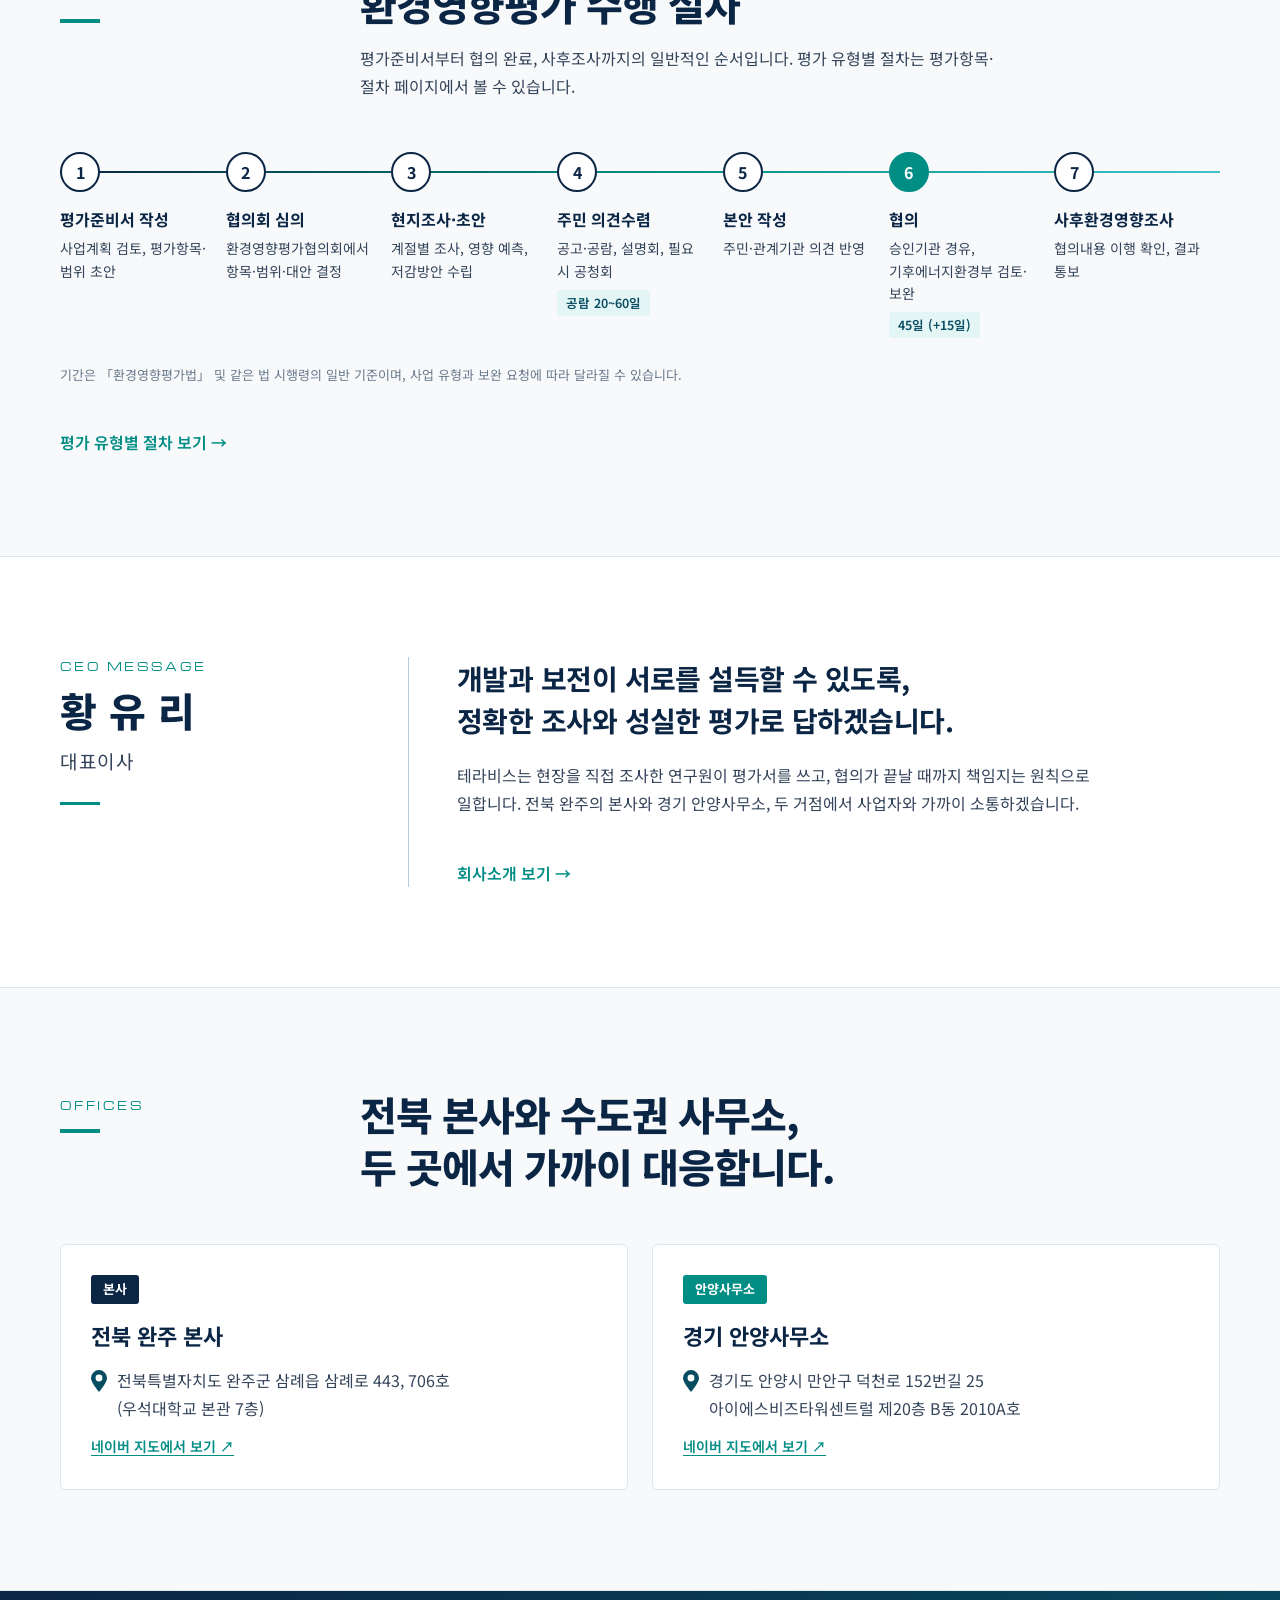
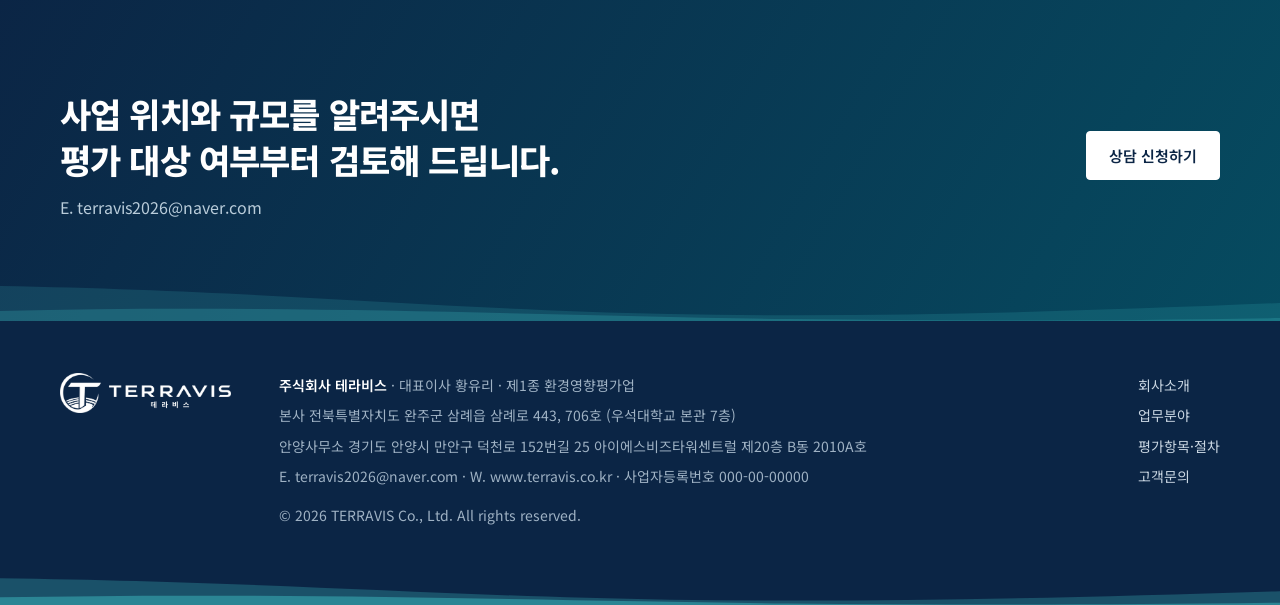
==== commit 556f0c11: "Remove duplicate header consult button The header had both a '고객문의' menu item and a '상담 문의' button p" ====
--- a/site/index.html
+++ b/site/index.html
@@ -23,7 +23,6 @@
     <a href="process.html">평가항목·절차</a>
     <a href="contact.html">고객문의</a>
   </nav>
-  <a class="btn solid" href="contact.html">상담 문의</a>
 </div></header>
 <main id="main">
 <section class="hero" style="padding:0"><div class="wrap">
--- a/site/css/style.css
+++ b/site/css/style.css
@@ -44,7 +44,6 @@
 .btn.ghost:hover{border-color:var(--teal);color:var(--teal)}
 .btn.light{background:#fff;color:var(--navy);border-color:#fff}
 .btn.light:hover{background:var(--aqua-2);border-color:var(--aqua-2)}
-header .btn{padding:9px 16px;font-size:14px}
 
 /* ---------- home hero ---------- */
 .hero{border-bottom:1px solid var(--line)}
@@ -259,7 +258,7 @@
 /* ---------- responsive ---------- */
 @media (max-width:980px){
   .menu{display:grid}
-  header .btn{display:none}
+
   nav.main{position:absolute;top:76px;left:0;right:0;display:none;flex-direction:column;gap:0;background:#fff;border-bottom:1px solid var(--line);padding:8px var(--gutter-r) 16px var(--gutter-l);box-shadow:0 16px 30px -20px rgba(11,37,69,.3)}
   nav.main.open{display:flex}
   nav.main a{padding:14px 4px;border-bottom:1px solid var(--line);border-radius:0}
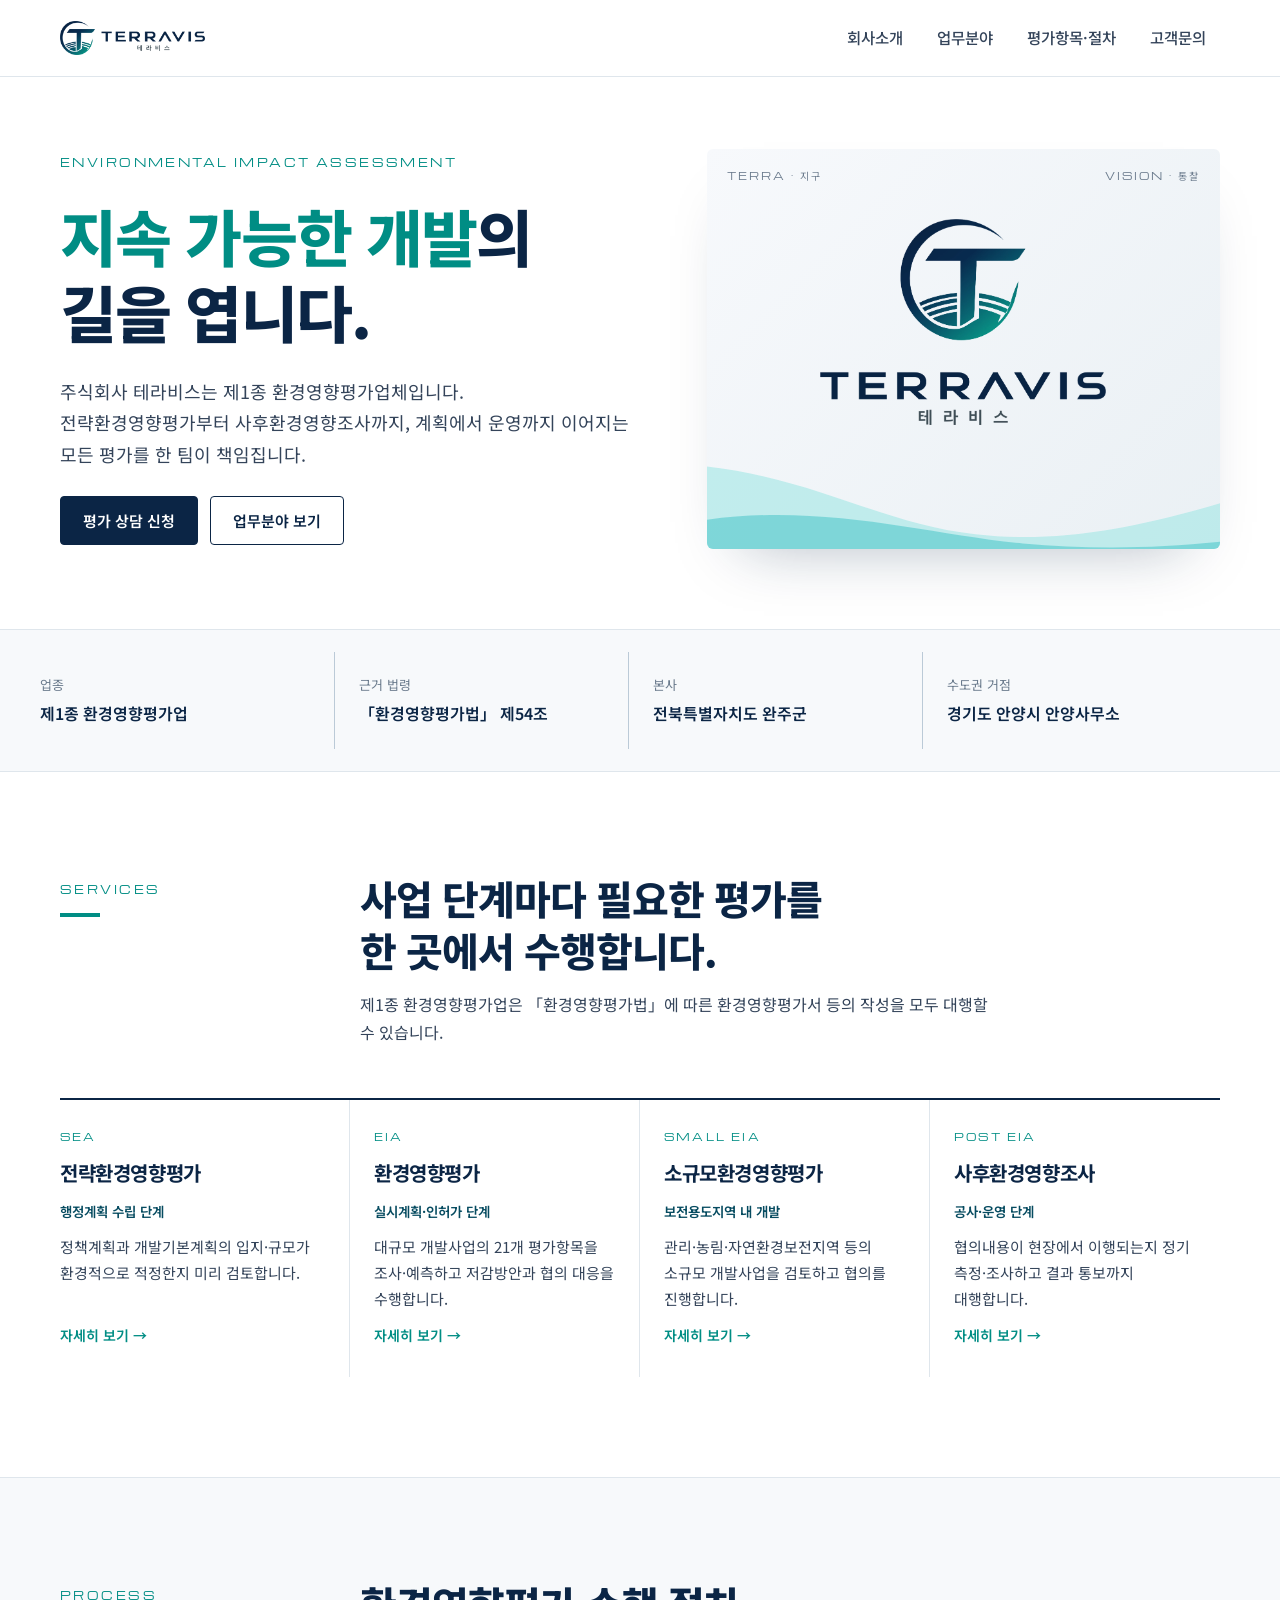
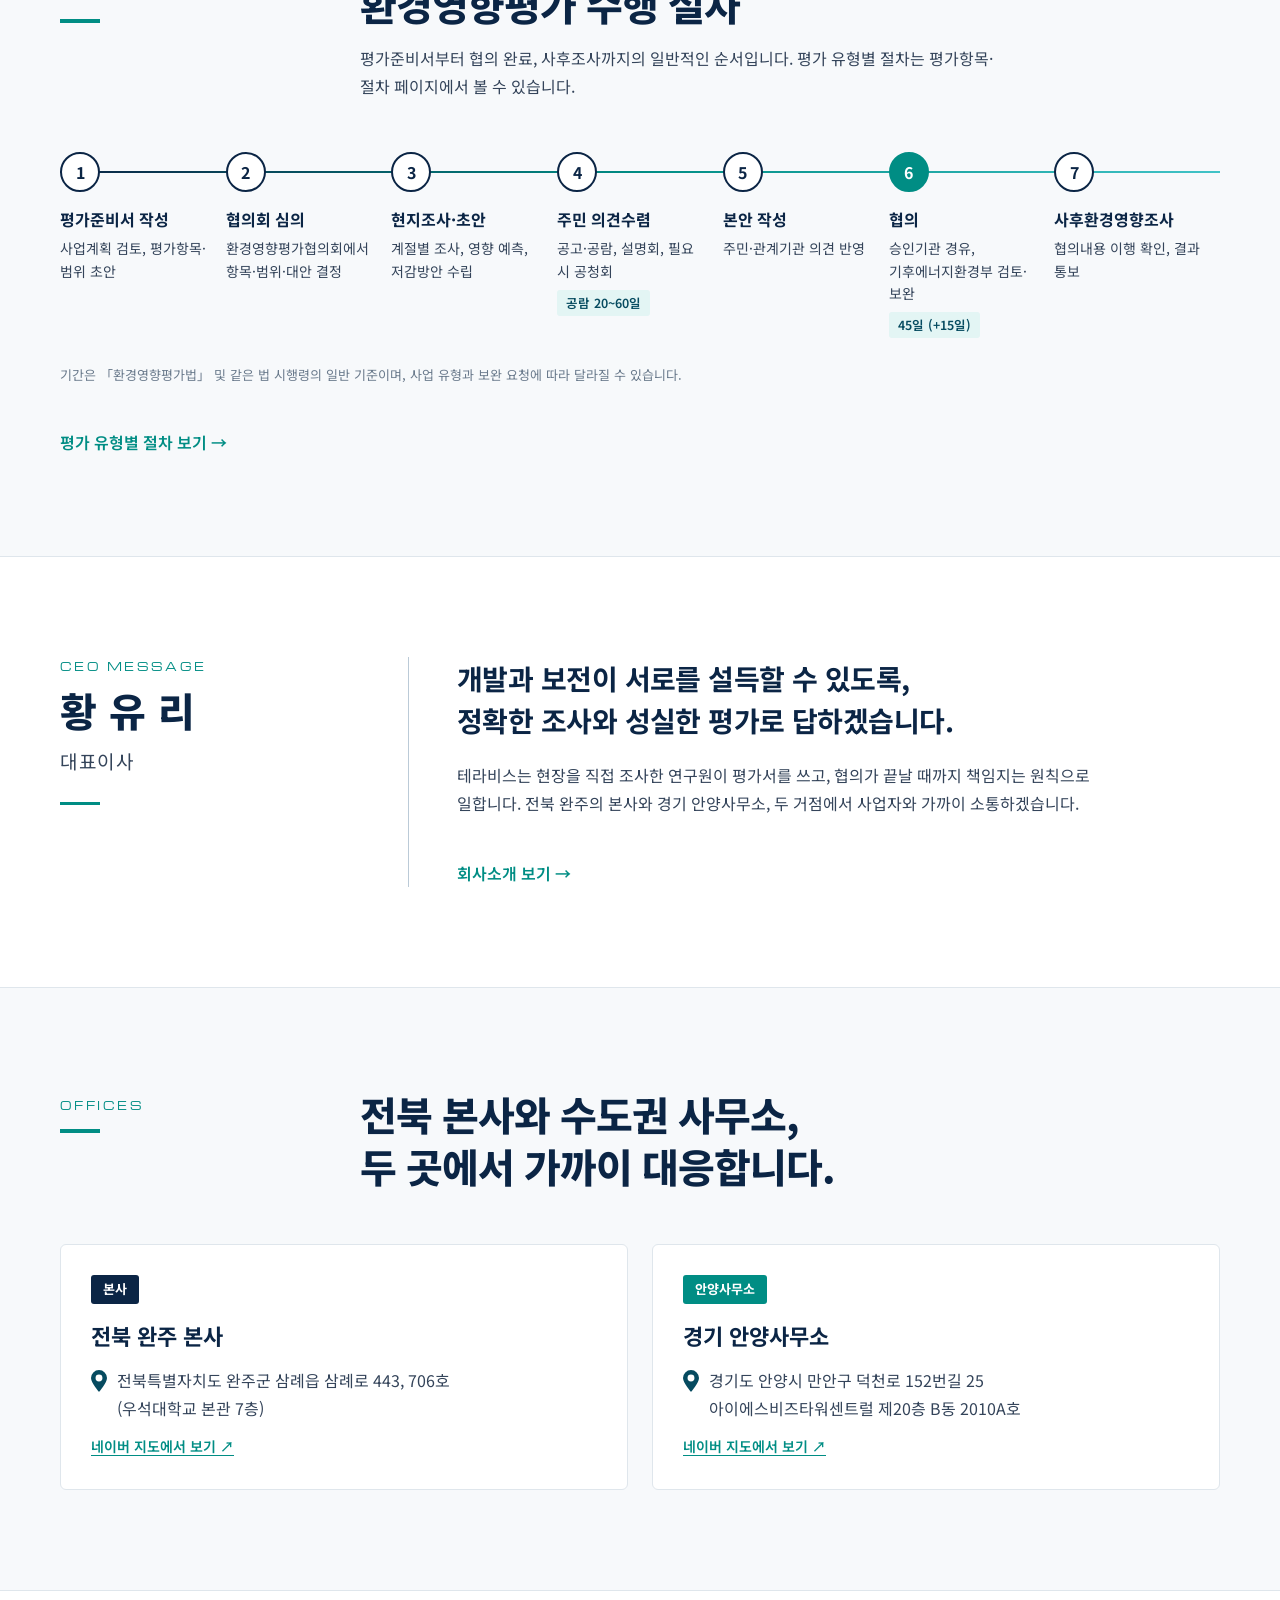
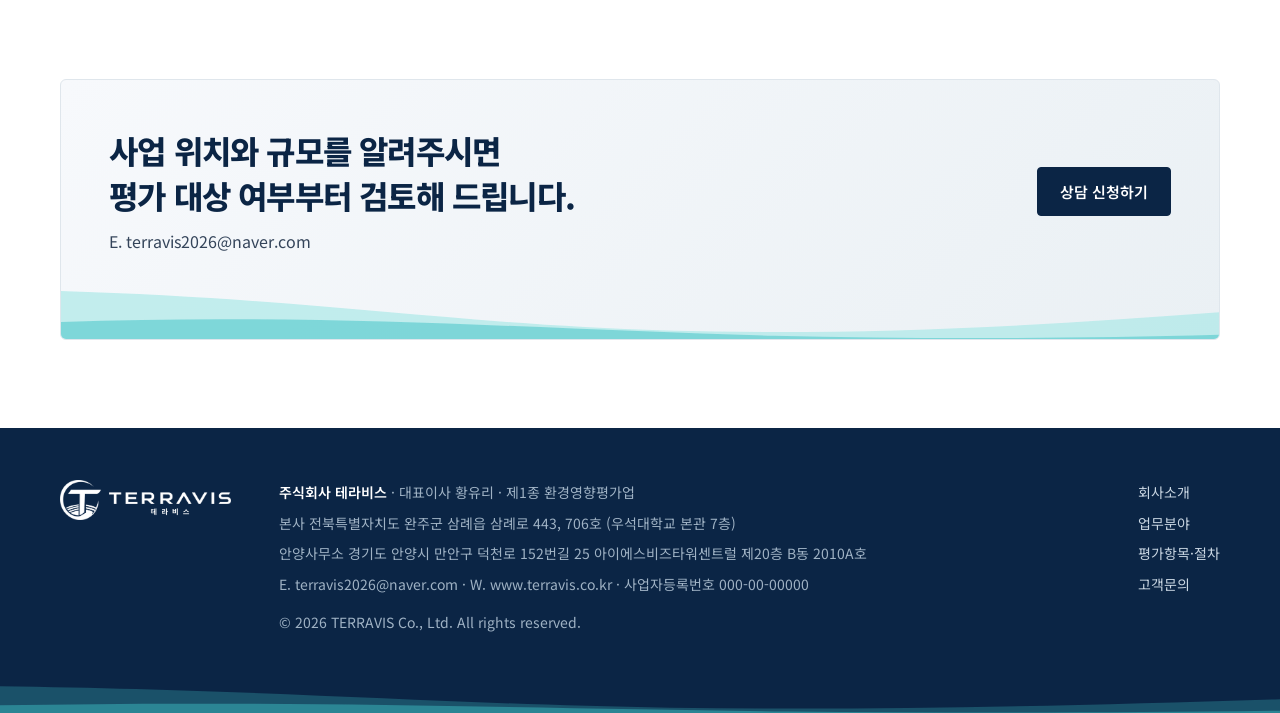
==== commit 65101fe8: "Restyle bottom CTA as a light card to separate it from the footer The CTA band and the footer were b" ====
--- a/site/index.html
+++ b/site/index.html
@@ -109,13 +109,14 @@
   </div>
 </div></section>
 
-<section class="cta-band"><div class="wrap">
+<section class="cta-band"><div class="wrap"><div class="cta-box">
   <div>
     <h2>사업 위치와 규모를 알려주시면<br>평가 대상 여부부터 검토해 드립니다.</h2>
     <p>E. terravis2026@naver.com</p>
   </div>
-  <a class="btn light" href="contact.html">상담 신청하기</a>
-</div><svg class="wave" viewBox="0 0 650 120" preserveAspectRatio="none" aria-hidden="true"><path d="M0 50 C140 60 220 96 340 106 C440 114 540 102 650 84 V120 H0Z" fill="#41C3C7" opacity=".28"/><path d="M0 100 C150 86 280 110 400 116 C480 120 560 120 650 114 V120 H0Z" fill="#41C3C7" opacity=".45"/></svg></section>
+  <a class="btn solid" href="contact.html">상담 신청하기</a>
+  <svg class="wave" viewBox="0 0 650 120" preserveAspectRatio="none" aria-hidden="true"><path d="M0 30 C140 44 220 92 340 104 C440 114 540 98 650 70 V120 H0Z" fill="#A8E8E7" opacity=".65"/><path d="M0 88 C150 70 280 104 400 114 C480 120 560 120 650 112 V120 H0Z" fill="#41C3C7" opacity=".52"/></svg>
+</div></div></section>
 </main>
 
 <footer class="site">
--- a/site/css/style.css
+++ b/site/css/style.css
@@ -238,11 +238,12 @@
 form.inq .out.err{color:#B4442E}
 
 /* cta band */
-.cta-band{background:linear-gradient(120deg,var(--navy),var(--deep));color:#fff;position:relative;overflow:hidden;border:0}
-.cta-band .wrap{position:relative;z-index:1;display:flex;justify-content:space-between;align-items:center;gap:32px;flex-wrap:wrap}
-.cta-band h2{color:#fff;font-size:clamp(24px,3vw,34px);font-weight:800;letter-spacing:-.025em;line-height:1.35}
-.cta-band p{margin:10px 0 0;color:#B9CCDA}
-.cta-band .wave{height:60px;opacity:.6}
+.cta-band{background:var(--paper);border:0;padding-block:88px}
+.cta-box{position:relative;overflow:hidden;border-radius:6px;background:linear-gradient(135deg,#F7F9FC,#EAF0F4);border:1px solid var(--line);padding:48px 48px 84px;display:flex;justify-content:space-between;align-items:center;gap:28px;flex-wrap:wrap}
+.cta-box>*{position:relative;z-index:1}
+.cta-box h2{font-size:clamp(22px,2.8vw,32px);font-weight:800;letter-spacing:-.025em;line-height:1.4}
+.cta-box p{margin:10px 0 0;color:var(--ink-2)}
+.cta-box .wave{position:absolute;z-index:0;height:64px}
 
 /* footer */
 footer.site{background:var(--navy);color:#9FB2C4;font-size:14px;position:relative;overflow:hidden}
@@ -286,6 +287,7 @@
 }
 @media (max-width:560px){
   section{padding-block:72px}
+  .cta-box{padding:32px 24px 72px}
   header.site .logo img{height:28px}
   .svcs,.mx{grid-template-columns:1fr}
   form.inq{grid-template-columns:1fr;padding:20px}
